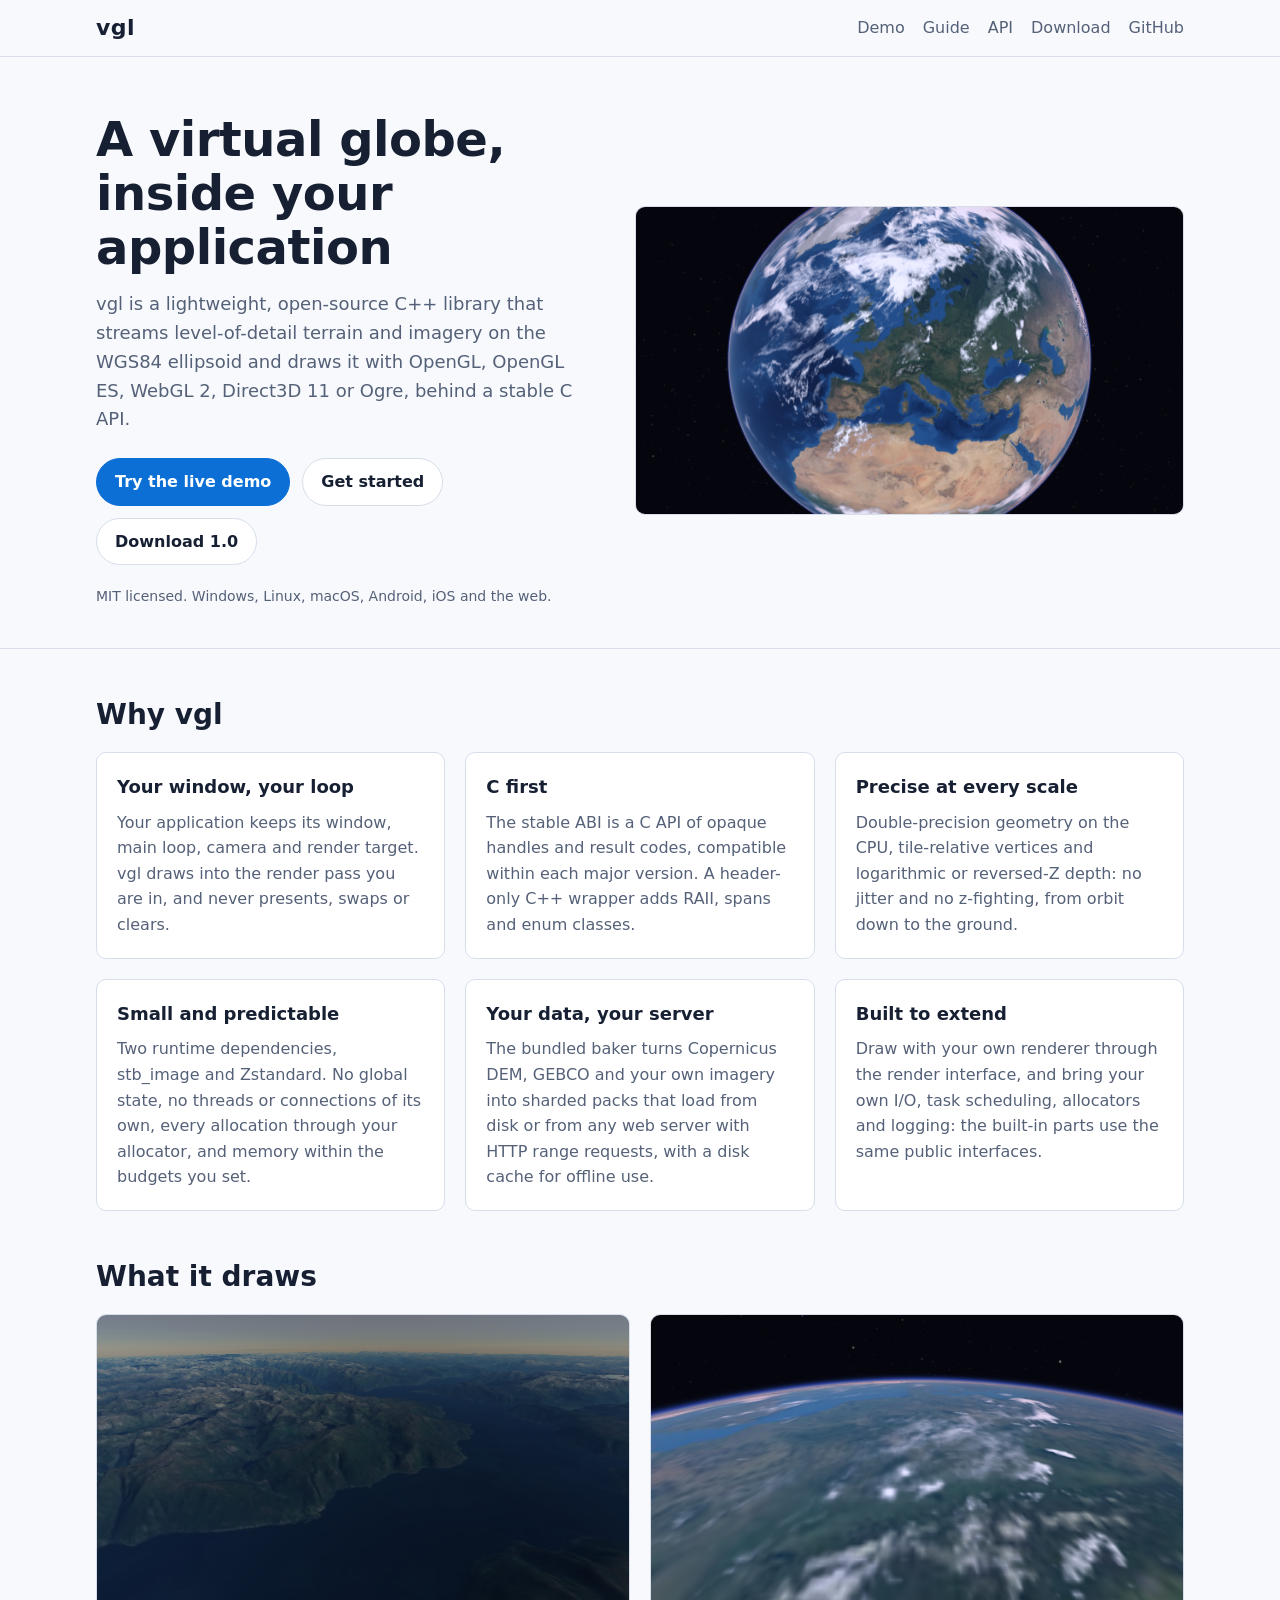
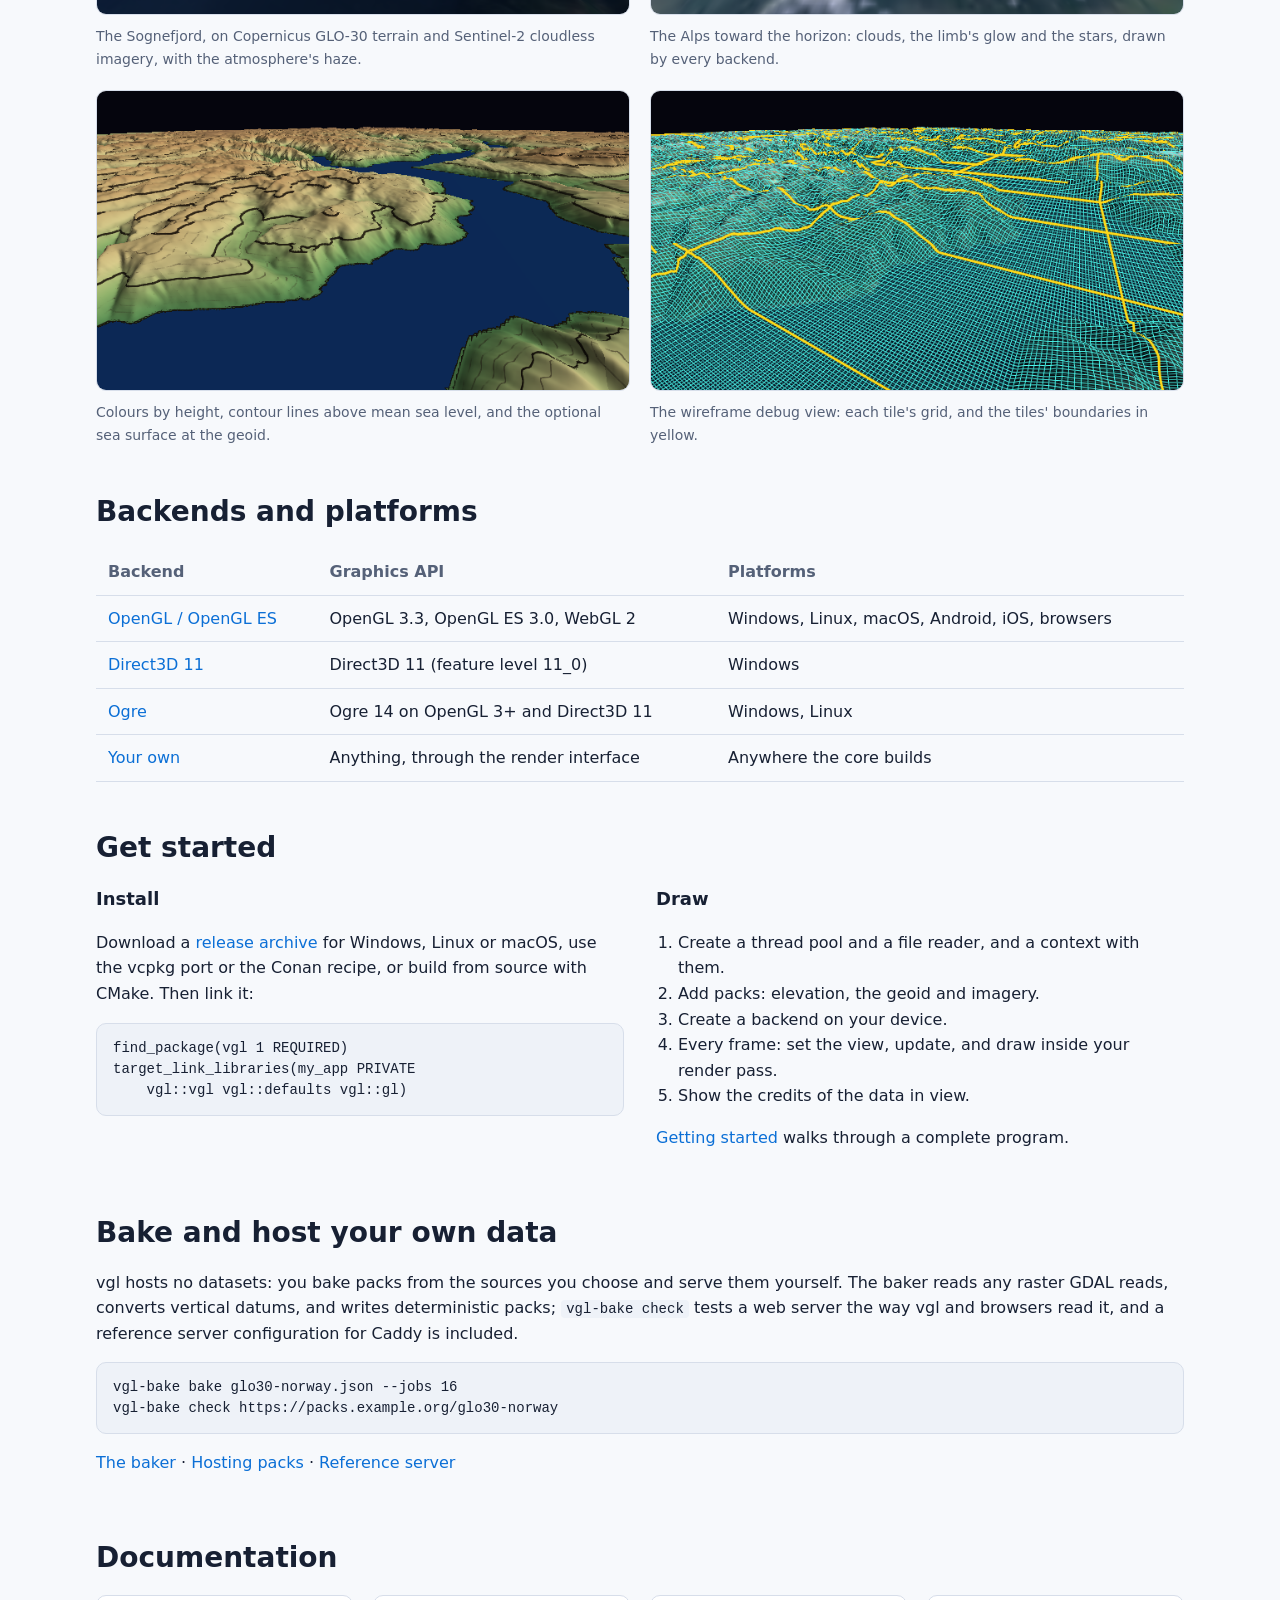
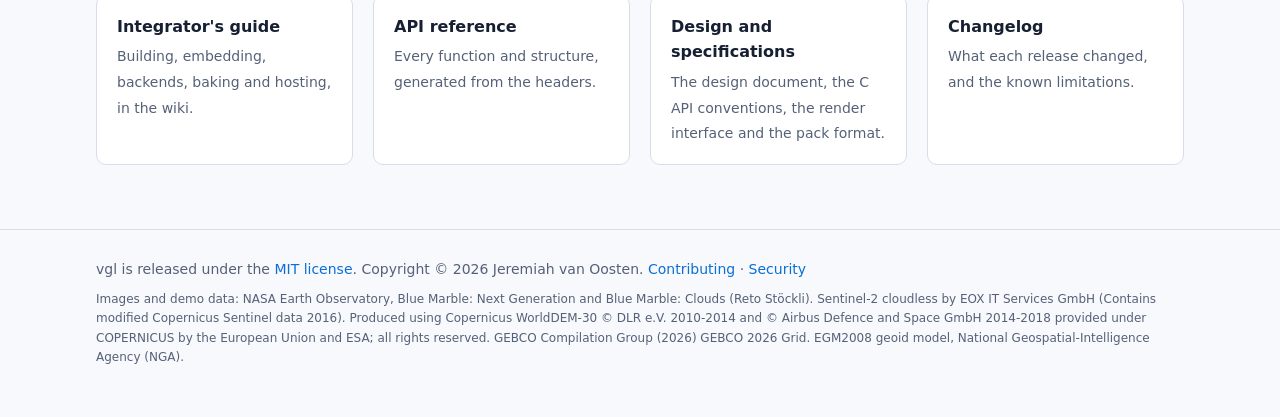
==== site/index.html @ db7c4348 "Add the project site on GitHub Pages site/ holds a hand-written landing page with screenshots from t" ====
<!doctype html>
<!--
  SPDX-License-Identifier: MIT
  Copyright (c) 2026 Jeremiah van Oosten

  The project site's landing page (site/README.md).
-->
<html lang="en">
<head>
  <meta charset="utf-8">
  <meta name="viewport" content="width=device-width, initial-scale=1">
  <title>vgl: Virtual Globe Library</title>
  <meta name="description" content="vgl is a lightweight, open-source C++ library for rendering a virtual globe inside your application, with a C API and OpenGL, OpenGL ES, WebGL 2, Direct3D 11 and Ogre backends.">
  <meta property="og:title" content="vgl: Virtual Globe Library">
  <meta property="og:description" content="A lightweight, open-source library for rendering a virtual globe inside your application.">
  <meta property="og:image" content="images/europe.png">
  <link rel="icon" href="data:,">
  <link rel="stylesheet" href="style.css">
</head>
<body>
  <header class="bar">
    <div class="wrap bar-inner">
      <a class="brand" href="./">vgl</a>
      <nav aria-label="Site">
        <a href="demo/vgl-gl.html">Demo</a>
        <a href="https://github.com/3dgep/vgl/wiki">Guide</a>
        <a href="api/">API</a>
        <a href="https://github.com/3dgep/vgl/releases/latest">Download</a>
        <a href="https://github.com/3dgep/vgl">GitHub</a>
      </nav>
    </div>
  </header>

  <main>
    <section class="hero">
      <div class="wrap hero-inner">
        <div class="hero-text">
          <h1>A virtual globe, inside your application</h1>
          <p class="lead">vgl is a lightweight, open-source C++ library that streams
            level-of-detail terrain and imagery on the WGS84 ellipsoid and draws it with
            OpenGL, OpenGL ES, WebGL 2, Direct3D 11 or Ogre, behind a stable C API.</p>
          <div class="actions">
            <a class="button primary" href="demo/vgl-gl.html">Try the live demo</a>
            <a class="button" href="https://github.com/3dgep/vgl/wiki/Getting-Started">Get started</a>
            <a class="button" href="https://github.com/3dgep/vgl/releases/latest">Download 1.0</a>
          </div>
          <p class="meta">MIT licensed. Windows, Linux, macOS, Android, iOS and the web.</p>
        </div>
        <figure class="hero-image">
          <img src="images/europe.png" width="640" height="360"
               alt="The globe from orbit over Europe, with clouds and the atmosphere's glow along the limb">
        </figure>
      </div>
    </section>

    <section class="wrap" aria-labelledby="why">
      <h2 id="why">Why vgl</h2>
      <div class="grid features">
        <article>
          <h3>Your window, your loop</h3>
          <p>Your application keeps its window, main loop, camera and render target. vgl draws
            into the render pass you are in, and never presents, swaps or clears.</p>
        </article>
        <article>
          <h3>C first</h3>
          <p>The stable ABI is a C API of opaque handles and result codes, compatible within
            each major version. A header-only C++ wrapper adds RAII, spans and enum classes.</p>
        </article>
        <article>
          <h3>Precise at every scale</h3>
          <p>Double-precision geometry on the CPU, tile-relative vertices and logarithmic or
            reversed-Z depth: no jitter and no z-fighting, from orbit down to the ground.</p>
        </article>
        <article>
          <h3>Small and predictable</h3>
          <p>Two runtime dependencies, stb_image and Zstandard. No global state, no threads or
            connections of its own, every allocation through your allocator, and memory
            within the budgets you set.</p>
        </article>
        <article>
          <h3>Your data, your server</h3>
          <p>The bundled baker turns Copernicus DEM, GEBCO and your own imagery into sharded
            packs that load from disk or from any web server with HTTP range requests, with a
            disk cache for offline use.</p>
        </article>
        <article>
          <h3>Built to extend</h3>
          <p>Draw with your own renderer through the render interface, and bring your own I/O,
            task scheduling, allocators and logging: the built-in parts use the same public
            interfaces.</p>
        </article>
      </div>
    </section>

    <section class="wrap" aria-labelledby="gallery">
      <h2 id="gallery">What it draws</h2>
      <div class="grid gallery">
        <figure>
          <img src="images/sognefjord.png" width="640" height="360" loading="lazy"
               alt="The Sognefjord in Norway from a few kilometres up, with haze over the mountains">
          <figcaption>The Sognefjord, on Copernicus GLO-30 terrain and Sentinel-2 cloudless
            imagery, with the atmosphere's haze.</figcaption>
        </figure>
        <figure>
          <img src="images/alps-limb.png" width="640" height="360" loading="lazy"
               alt="Looking across the Alps to the curved horizon, with clouds and the blue limb glow">
          <figcaption>The Alps toward the horizon: clouds, the limb's glow and the stars, drawn
            by every backend.</figcaption>
        </figure>
        <figure>
          <img src="images/contours.png" width="640" height="360" loading="lazy"
               alt="Terrain coloured by height with contour lines, and the sea surface">
          <figcaption>Colours by height, contour lines above mean sea level, and the optional
            sea surface at the geoid.</figcaption>
        </figure>
        <figure>
          <img src="images/wireframe.png" width="640" height="360" loading="lazy"
               alt="The terrain mesh as a wireframe, with tile boundaries in yellow">
          <figcaption>The wireframe debug view: each tile's grid, and the tiles' boundaries in
            yellow.</figcaption>
        </figure>
      </div>
    </section>

    <section class="wrap" aria-labelledby="backends">
      <h2 id="backends">Backends and platforms</h2>
      <div class="table-scroll">
        <table>
          <thead>
            <tr><th>Backend</th><th>Graphics API</th><th>Platforms</th></tr>
          </thead>
          <tbody>
            <tr><td><a href="https://github.com/3dgep/vgl/wiki/OpenGL-Backend">OpenGL / OpenGL ES</a></td>
                <td>OpenGL 3.3, OpenGL ES 3.0, WebGL 2</td>
                <td>Windows, Linux, macOS, Android, iOS, browsers</td></tr>
            <tr><td><a href="https://github.com/3dgep/vgl/wiki/Direct3D-11-Backend">Direct3D 11</a></td>
                <td>Direct3D 11 (feature level 11_0)</td>
                <td>Windows</td></tr>
            <tr><td><a href="https://github.com/3dgep/vgl/wiki/Ogre-Backend">Ogre</a></td>
                <td>Ogre 14 on OpenGL 3+ and Direct3D 11</td>
                <td>Windows, Linux</td></tr>
            <tr><td><a href="https://github.com/3dgep/vgl/wiki/Render-Interface">Your own</a></td>
                <td>Anything, through the render interface</td>
                <td>Anywhere the core builds</td></tr>
          </tbody>
        </table>
      </div>
    </section>

    <section class="wrap" aria-labelledby="start">
      <h2 id="start">Get started</h2>
      <div class="grid two">
        <div>
          <h3>Install</h3>
          <p>Download a <a href="https://github.com/3dgep/vgl/releases/latest">release
            archive</a> for Windows, Linux or macOS, use the vcpkg port or the Conan recipe,
            or build from source with CMake. Then link it:</p>
<pre><code>find_package(vgl 1 REQUIRED)
target_link_libraries(my_app PRIVATE
    vgl::vgl vgl::defaults vgl::gl)</code></pre>
        </div>
        <div>
          <h3>Draw</h3>
          <ol>
            <li>Create a thread pool and a file reader, and a context with them.</li>
            <li>Add packs: elevation, the geoid and imagery.</li>
            <li>Create a backend on your device.</li>
            <li>Every frame: set the view, update, and draw inside your render pass.</li>
            <li>Show the credits of the data in view.</li>
          </ol>
          <p><a href="https://github.com/3dgep/vgl/wiki/Getting-Started">Getting started</a>
            walks through a complete program.</p>
        </div>
      </div>
    </section>

    <section class="wrap" aria-labelledby="data">
      <h2 id="data">Bake and host your own data</h2>
      <p>vgl hosts no datasets: you bake packs from the sources you choose and serve them
        yourself. The baker reads any raster GDAL reads, converts vertical datums, and writes
        deterministic packs; <code>vgl-bake check</code> tests a web server the way vgl and
        browsers read it, and a reference server configuration for Caddy is included.</p>
<pre><code>vgl-bake bake glo30-norway.json --jobs 16
vgl-bake check https://packs.example.org/glo30-norway</code></pre>
      <p><a href="https://github.com/3dgep/vgl/wiki/Baker">The baker</a> ·
        <a href="https://github.com/3dgep/vgl/wiki/Hosting-Packs">Hosting packs</a> ·
        <a href="https://github.com/3dgep/vgl/wiki/Reference-Server">Reference server</a></p>
    </section>

    <section class="wrap" aria-labelledby="docs">
      <h2 id="docs">Documentation</h2>
      <div class="grid links">
        <a class="card" href="https://github.com/3dgep/vgl/wiki">
          <strong>Integrator's guide</strong>
          <span>Building, embedding, backends, baking and hosting, in the wiki.</span></a>
        <a class="card" href="api/">
          <strong>API reference</strong>
          <span>Every function and structure, generated from the headers.</span></a>
        <a class="card" href="https://github.com/3dgep/vgl/blob/main/docs/design.md">
          <strong>Design and specifications</strong>
          <span>The design document, the C API conventions, the render interface and the pack
            format.</span></a>
        <a class="card" href="https://github.com/3dgep/vgl/blob/main/CHANGELOG.md">
          <strong>Changelog</strong>
          <span>What each release changed, and the known limitations.</span></a>
      </div>
    </section>
  </main>

  <footer>
    <div class="wrap">
      <p>vgl is released under the <a href="https://github.com/3dgep/vgl/blob/main/LICENSE">MIT
        license</a>. Copyright © 2026 Jeremiah van Oosten.
        <a href="https://github.com/3dgep/vgl/blob/main/CONTRIBUTING.md">Contributing</a> ·
        <a href="https://github.com/3dgep/vgl/blob/main/SECURITY.md">Security</a></p>
      <p class="credits">Images and demo data: NASA Earth Observatory, Blue Marble: Next
        Generation and Blue Marble: Clouds (Reto Stöckli). Sentinel-2 cloudless by EOX IT
        Services GmbH (Contains modified Copernicus Sentinel data 2016). Produced using
        Copernicus WorldDEM-30 © DLR e.V. 2010-2014 and © Airbus Defence and Space GmbH
        2014-2018 provided under COPERNICUS by the European Union and ESA; all rights reserved.
        GEBCO Compilation Group (2026) GEBCO 2026 Grid. EGM2008 geoid model, National
        Geospatial-Intelligence Agency (NGA).</p>
    </div>
  </footer>
</body>
</html>
---- site/style.css ----
/*
 * SPDX-License-Identifier: MIT
 * Copyright (c) 2026 Jeremiah van Oosten
 *
 * The project site's styles (site/README.md): dark by default, light on request.
 */

:root {
  color-scheme: dark;
  --bg: #070a12;
  --bg-raised: #0e1320;
  --bg-code: #0b1019;
  --border: #1f2838;
  --text: #dbe2ef;
  --text-muted: #96a1b5;
  --accent: #5fb4ff;
  --accent-strong: #2d8ff0;
  --on-accent: #04101e;
  --radius: 10px;
  --wrap: 1120px;
}

@media (prefers-color-scheme: light) {
  :root {
    color-scheme: light;
    --bg: #f7f9fc;
    --bg-raised: #ffffff;
    --bg-code: #eef2f8;
    --border: #d7deea;
    --text: #172033;
    --text-muted: #556178;
    --accent: #0b6fd6;
    --accent-strong: #0b6fd6;
    --on-accent: #ffffff;
  }
}

* {
  box-sizing: border-box;
}

html {
  -webkit-text-size-adjust: 100%;
}

body {
  margin: 0;
  background: var(--bg);
  color: var(--text);
  font: 16px/1.6 system-ui, -apple-system, "Segoe UI", Roboto, "Helvetica Neue", Arial, sans-serif;
}

a {
  color: var(--accent);
  text-decoration: none;
}

a:hover {
  text-decoration: underline;
}

img {
  display: block;
  max-width: 100%;
  height: auto;
}

code,
pre {
  font: 14px/1.5 ui-monospace, SFMono-Regular, Menlo, Consolas, "Liberation Mono", monospace;
}

pre {
  margin: 16px 0;
  padding: 14px 16px;
  overflow-x: auto;
  background: var(--bg-code);
  border: 1px solid var(--border);
  border-radius: var(--radius);
}

:not(pre) > code {
  padding: 1px 5px;
  background: var(--bg-code);
  border-radius: 4px;
}

.wrap {
  max-width: var(--wrap);
  margin: 0 auto;
  padding: 0 16px;
}

/* Navigation bar. */

.bar {
  position: sticky;
  top: 0;
  z-index: 1;
  background: color-mix(in srgb, var(--bg) 88%, transparent);
  border-bottom: 1px solid var(--border);
  backdrop-filter: blur(8px);
}

.bar-inner {
  display: flex;
  align-items: center;
  justify-content: space-between;
  gap: 16px;
  min-height: 56px;
  flex-wrap: wrap;
}

.brand {
  color: var(--text);
  font-size: 22px;
  font-weight: 700;
  letter-spacing: 0.02em;
}

nav {
  display: flex;
  flex-wrap: wrap;
  gap: 4px 18px;
}

nav a {
  color: var(--text-muted);
}

nav a:hover {
  color: var(--text);
  text-decoration: none;
}

/* Hero. */

.hero {
  padding: 56px 0 40px;
  border-bottom: 1px solid var(--border);
}

.hero-inner {
  display: grid;
  grid-template-columns: minmax(0, 1fr) minmax(0, 1.1fr);
  gap: 40px;
  align-items: center;
}

h1 {
  margin: 0 0 16px;
  font-size: clamp(32px, 5vw, 48px);
  line-height: 1.12;
  letter-spacing: -0.01em;
}

.lead {
  margin: 0 0 24px;
  color: var(--text-muted);
  font-size: 18px;
}

.actions {
  display: flex;
  flex-wrap: wrap;
  gap: 12px;
}

.button {
  display: inline-block;
  padding: 10px 18px;
  color: var(--text);
  background: var(--bg-raised);
  border: 1px solid var(--border);
  border-radius: 999px;
  font-weight: 600;
}

.button:hover {
  border-color: var(--accent);
  text-decoration: none;
}

.button.primary {
  color: var(--on-accent);
  background: var(--accent-strong);
  border-color: var(--accent-strong);
}

.meta {
  margin: 20px 0 0;
  color: var(--text-muted);
  font-size: 14px;
}

figure {
  margin: 0;
}

.hero-image img,
.gallery img {
  border: 1px solid var(--border);
  border-radius: var(--radius);
}

/* Sections. */

section.wrap {
  padding-top: 48px;
}

h2 {
  margin: 0 0 20px;
  font-size: 28px;
  line-height: 1.25;
}

h3 {
  margin: 0 0 8px;
  font-size: 18px;
}

.grid {
  display: grid;
  gap: 20px;
}

.features {
  grid-template-columns: repeat(auto-fill, minmax(min(100%, 280px), 1fr));
}

.features article {
  padding: 20px;
  background: var(--bg-raised);
  border: 1px solid var(--border);
  border-radius: var(--radius);
}

.features p {
  margin: 0;
  color: var(--text-muted);
}

.gallery {
  grid-template-columns: repeat(auto-fit, minmax(min(100%, 420px), 1fr));
}

figcaption {
  margin-top: 10px;
  color: var(--text-muted);
  font-size: 14px;
}

.two {
  grid-template-columns: repeat(auto-fit, minmax(min(100%, 300px), 1fr));
  gap: 32px;
}

ol {
  padding-left: 22px;
}

.table-scroll {
  overflow-x: auto;
}

table {
  width: 100%;
  border-collapse: collapse;
  min-width: 520px;
}

th,
td {
  padding: 10px 12px;
  text-align: left;
  border-bottom: 1px solid var(--border);
}

th {
  color: var(--text-muted);
  font-weight: 600;
}

.links {
  grid-template-columns: repeat(auto-fill, minmax(min(100%, 240px), 1fr));
}

.card {
  display: block;
  padding: 18px 20px;
  color: var(--text);
  background: var(--bg-raised);
  border: 1px solid var(--border);
  border-radius: var(--radius);
}

.card:hover {
  border-color: var(--accent);
  text-decoration: none;
}

.card strong {
  display: block;
  margin-bottom: 4px;
}

.card span {
  color: var(--text-muted);
  font-size: 14px;
}

/* Footer. */

footer {
  margin-top: 64px;
  padding: 28px 0 40px;
  color: var(--text-muted);
  font-size: 14px;
  border-top: 1px solid var(--border);
}

footer p {
  margin: 0 0 10px;
}

.credits {
  font-size: 12px;
}

@media (max-width: 800px) {
  .hero {
    padding-top: 32px;
  }

  .hero-inner {
    grid-template-columns: minmax(0, 1fr);
    gap: 28px;
  }
}
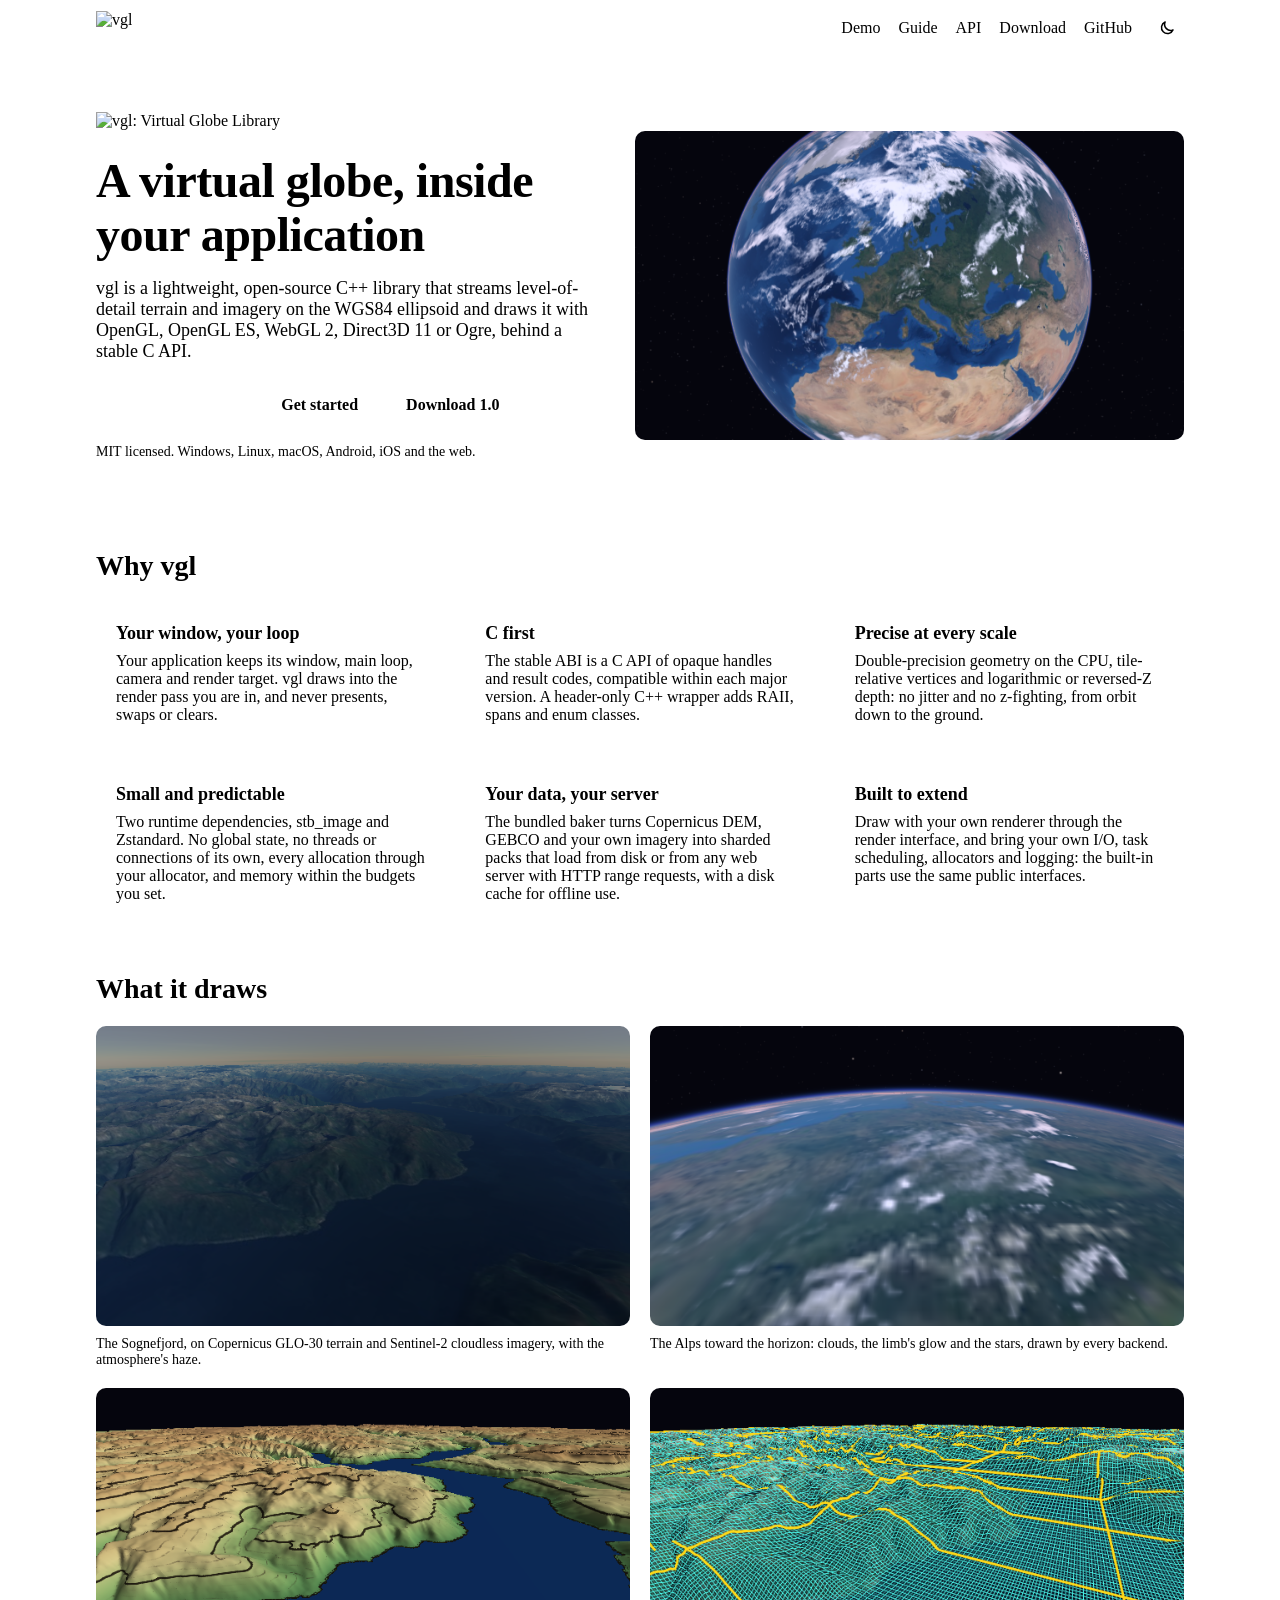
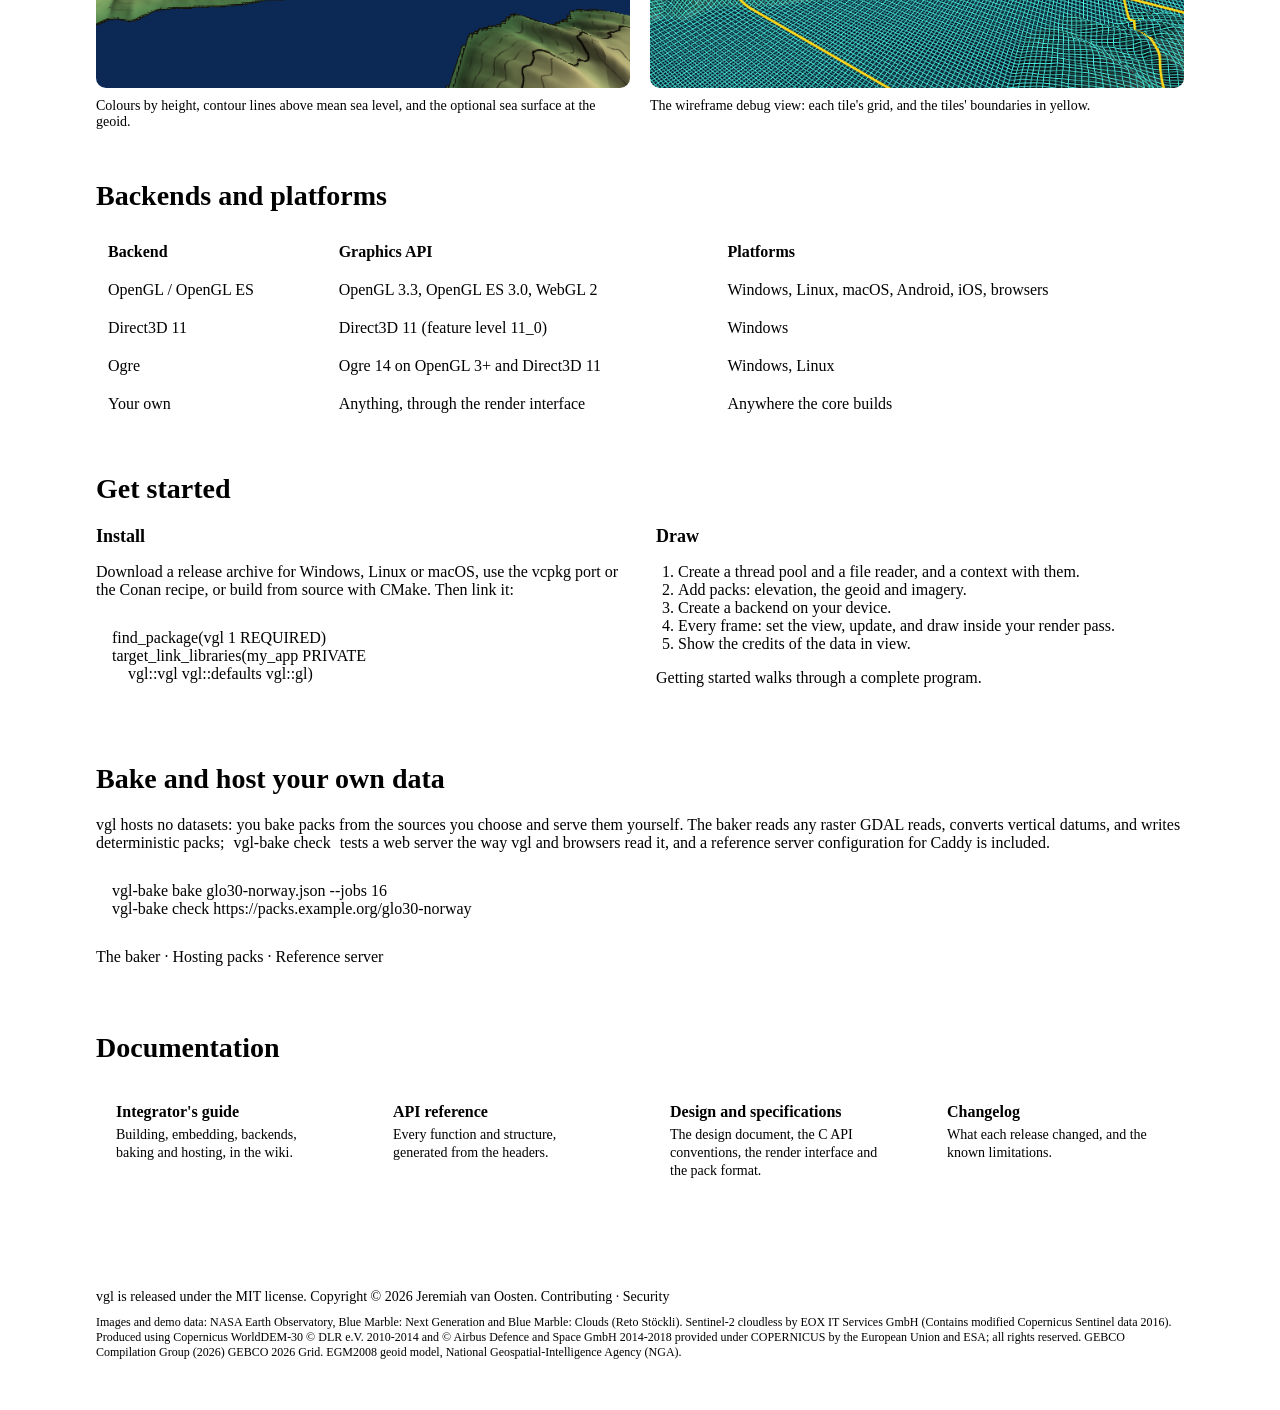
==== commit ea61ce68: "Add the brand assets to the README and the project site docs/assets/brand holds the brand kit as del" ====
--- a/site/index.html
+++ b/site/index.html
@@ -13,20 +13,41 @@
   <meta name="description" content="vgl is a lightweight, open-source C++ library for rendering a virtual globe inside your application, with a C API and OpenGL, OpenGL ES, WebGL 2, Direct3D 11 and Ogre backends.">
   <meta property="og:title" content="vgl: Virtual Globe Library">
   <meta property="og:description" content="A lightweight, open-source library for rendering a virtual globe inside your application.">
-  <meta property="og:image" content="images/europe.png">
-  <link rel="icon" href="data:,">
+  <meta property="og:image" content="https://3dgep.github.io/vgl/brand/png/vgl-og-image.png">
+  <meta property="og:image:width" content="1200">
+  <meta property="og:image:height" content="630">
+  <meta name="twitter:card" content="summary_large_image">
+  <meta name="theme-color" content="#0B132B">
+  <link rel="icon" href="brand/favicon/favicon.ico" sizes="32x32">
+  <link rel="icon" href="brand/favicon/favicon.svg" type="image/svg+xml">
+  <link rel="apple-touch-icon" href="brand/favicon/apple-touch-icon.png">
+  <link rel="manifest" href="brand/favicon/site.webmanifest">
+  <script src="theme.js"></script>
+  <link rel="stylesheet" href="brand/css/vgl-tokens.css">
   <link rel="stylesheet" href="style.css">
 </head>
 <body>
   <header class="bar">
     <div class="wrap bar-inner">
-      <a class="brand" href="./">vgl</a>
+      <a class="brand" href="./">
+        <img class="for-light" src="brand/svg/vgl-logo-compact-light.svg" alt="vgl" height="34">
+        <img class="for-dark" src="brand/svg/vgl-logo-compact-dark.svg" alt="vgl" height="34">
+      </a>
       <nav aria-label="Site">
         <a href="demo/vgl-gl.html">Demo</a>
         <a href="https://github.com/3dgep/vgl/wiki">Guide</a>
         <a href="api/">API</a>
         <a href="https://github.com/3dgep/vgl/releases/latest">Download</a>
         <a href="https://github.com/3dgep/vgl">GitHub</a>
+        <button id="theme-switch" class="theme-switch" type="button" aria-label="Switch the theme">
+          <svg class="for-light" viewBox="0 0 24 24" width="18" height="18" aria-hidden="true">
+            <path d="M20 14.5A8 8 0 0 1 9.5 4a8 8 0 1 0 10.5 10.5Z"/>
+          </svg>
+          <svg class="for-dark" viewBox="0 0 24 24" width="18" height="18" aria-hidden="true">
+            <circle cx="12" cy="12" r="4.5"/>
+            <path d="M12 2v2.5M12 19.5V22M2 12h2.5M19.5 12H22M4.9 4.9l1.8 1.8M17.3 17.3l1.8 1.8M4.9 19.1l1.8-1.8M17.3 6.7l1.8-1.8"/>
+          </svg>
+        </button>
       </nav>
     </div>
   </header>
@@ -35,6 +56,10 @@
     <section class="hero">
       <div class="wrap hero-inner">
         <div class="hero-text">
+          <div class="hero-logo">
+            <img class="for-light" src="brand/svg/vgl-logo-light.svg" alt="vgl: Virtual Globe Library" width="320">
+            <img class="for-dark" src="brand/svg/vgl-logo-dark.svg" alt="vgl: Virtual Globe Library" width="320">
+          </div>
           <h1>A virtual globe, inside your application</h1>
           <p class="lead">vgl is a lightweight, open-source C++ library that streams
             level-of-detail terrain and imagery on the WGS84 ellipsoid and draws it with
--- a/site/style.css
+++ b/site/style.css
@@ -2,37 +2,56 @@
  * SPDX-License-Identifier: MIT
  * Copyright (c) 2026 Jeremiah van Oosten
  *
- * The project site's styles (site/README.md): dark by default, light on request.
+ * The project site's styles (site/README.md), on the brand's tokens (brand/css/vgl-tokens.css,
+ * from docs/assets/brand). They follow the system's light or dark scheme, unless theme.js has
+ * set data-theme on the root.
  */
 
 :root {
-  color-scheme: dark;
-  --bg: #070a12;
-  --bg-raised: #0e1320;
-  --bg-code: #0b1019;
-  --border: #1f2838;
-  --text: #dbe2ef;
-  --text-muted: #96a1b5;
-  --accent: #5fb4ff;
-  --accent-strong: #2d8ff0;
-  --on-accent: #04101e;
+  --bg: var(--vgl-surface);
+  --bg-raised: var(--vgl-surface-raised);
+  --bg-code: var(--vgl-surface-raised);
+  --border: var(--vgl-border);
+  --text: var(--vgl-text);
+  --text-muted: var(--vgl-text-muted);
+  --accent: var(--vgl-link);
+  --accent-strong: var(--vgl-accent);
+  --on-accent: #ffffff;
   --radius: 10px;
   --wrap: 1120px;
 }
 
-@media (prefers-color-scheme: light) {
-  :root {
-    color-scheme: light;
-    --bg: #f7f9fc;
-    --bg-raised: #ffffff;
-    --bg-code: #eef2f8;
-    --border: #d7deea;
-    --text: #172033;
-    --text-muted: #556178;
-    --accent: #0b6fd6;
-    --accent-strong: #0b6fd6;
-    --on-accent: #ffffff;
+/* What the dark theme changes, by the system's scheme or by choice. The .for-light and .for-dark
+   elements are the logo and the switch's icon for each theme. */
+
+.for-dark {
+  display: none;
+}
+
+@media (prefers-color-scheme: dark) {
+  :root:not([data-theme="light"]) {
+    --on-accent: var(--vgl-orbital);
   }
+
+  :root:not([data-theme="light"]) .for-light {
+    display: none;
+  }
+
+  :root:not([data-theme="light"]) .for-dark {
+    display: block;
+  }
+}
+
+:root[data-theme="dark"] {
+  --on-accent: var(--vgl-orbital);
+}
+
+:root[data-theme="dark"] .for-light {
+  display: none;
+}
+
+:root[data-theme="dark"] .for-dark {
+  display: block;
 }
 
 * {
@@ -47,7 +66,7 @@
   margin: 0;
   background: var(--bg);
   color: var(--text);
-  font: 16px/1.6 system-ui, -apple-system, "Segoe UI", Roboto, "Helvetica Neue", Arial, sans-serif;
+  font: 16px/1.6 var(--vgl-font-body);
 }
 
 a {
@@ -67,7 +86,7 @@
 
 code,
 pre {
-  font: 14px/1.5 ui-monospace, SFMono-Regular, Menlo, Consolas, "Liberation Mono", monospace;
+  font: 14px/1.5 var(--vgl-font-mono);
 }
 
 pre {
@@ -112,10 +131,25 @@
 }
 
 .brand {
-  color: var(--text);
-  font-size: 22px;
-  font-weight: 700;
-  letter-spacing: 0.02em;
+  display: flex;
+  align-items: center;
+}
+
+.brand img {
+  height: 34px;
+  width: auto;
+}
+
+h1,
+h2,
+h3 {
+  font-family: var(--vgl-font-display);
+}
+
+.hero-logo img {
+  width: min(100%, 320px);
+  height: auto;
+  margin-bottom: 24px;
 }
 
 nav {
@@ -131,6 +165,42 @@
 nav a:hover {
   color: var(--text);
   text-decoration: none;
+}
+
+nav {
+  align-items: center;
+}
+
+.theme-switch {
+  display: inline-flex;
+  align-items: center;
+  justify-content: center;
+  width: 34px;
+  height: 34px;
+  padding: 0;
+  color: var(--text-muted);
+  background: none;
+  border: 1px solid var(--border);
+  border-radius: 999px;
+  cursor: pointer;
+}
+
+.theme-switch:hover {
+  color: var(--text);
+  border-color: var(--accent);
+}
+
+.theme-switch:focus-visible {
+  outline: 2px solid var(--accent);
+  outline-offset: 2px;
+}
+
+.theme-switch svg {
+  fill: none;
+  stroke: currentColor;
+  stroke-width: 2;
+  stroke-linecap: round;
+  stroke-linejoin: round;
 }
 
 /* Hero. */
